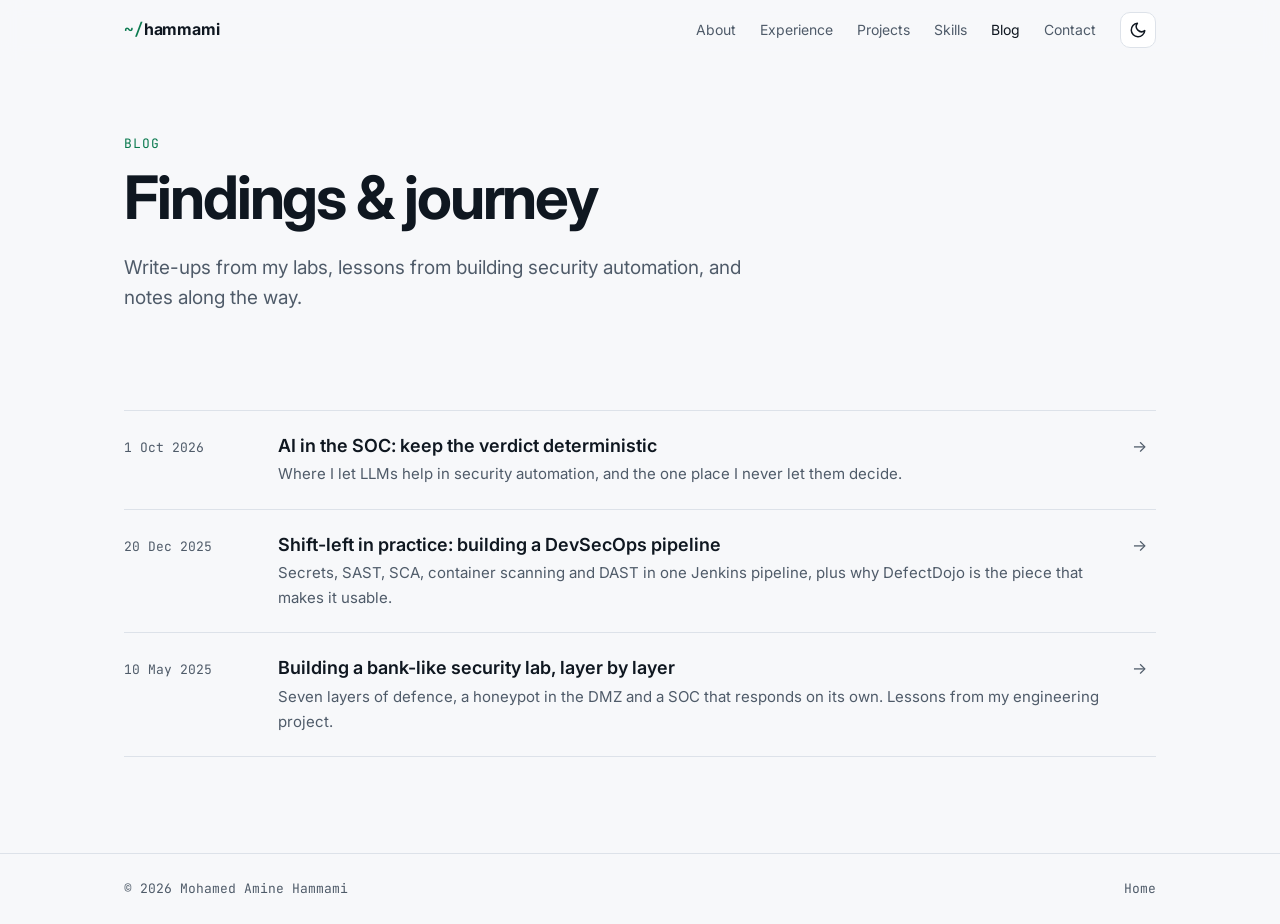
==== blog/index.html @ bce1a8ea "Update portfolio site code from Claude" ====
<!doctype html>
<html lang="en" data-theme="dark">
<head>
<meta charset="utf-8">
<meta name="viewport" content="width=device-width, initial-scale=1">
<title>Blog | Mohamed Amine Hammami</title>
<meta name="description" content="Notes on SOC engineering, threat intelligence, automation and the projects I build.">
<link rel="icon" href="../favicon.svg" type="image/svg+xml">
<link rel="preconnect" href="https://fonts.googleapis.com">
<link rel="preconnect" href="https://fonts.gstatic.com" crossorigin>
<link href="https://fonts.googleapis.com/css2?family=Inter:wght@400;500;600;700&family=JetBrains+Mono:wght@400;500&display=swap" rel="stylesheet">
<link rel="stylesheet" href="../styles.css">
<script>try{var t=localStorage.getItem('theme');if(t)document.documentElement.dataset.theme=t;else if(matchMedia('(prefers-color-scheme: light)').matches)document.documentElement.dataset.theme='light'}catch(e){}</script>
</head>
<body>
<a class="skip" href="#main">Skip to content</a>
<header class="nav">
  <div class="wrap nav-in">
    <a href="../index.html" class="logo" aria-label="Home"><span class="mono">~/</span>hammami</a>
    <nav aria-label="Primary">
      <ul class="nav-links" id="menu">
        <li><a href="../index.html#about">About</a></li>
        <li><a href="../index.html#experience">Experience</a></li>
        <li><a href="../index.html#projects">Projects</a></li>
        <li><a href="../index.html#skills">Skills</a></li>
        <li><a href="index.html" class="active">Blog</a></li>
        <li><a href="../index.html#contact">Contact</a></li>
      </ul>
    </nav>
    <button class="icon-btn menu-btn" id="menu-btn" aria-label="Open menu" aria-expanded="false" aria-controls="menu">
      <svg viewBox="0 0 24 24" width="18" height="18" fill="none" stroke="currentColor" stroke-width="2" stroke-linecap="round"><path d="M4 7h16M4 12h16M4 17h16"/></svg>
    </button>
    <button class="icon-btn" id="theme" aria-label="Toggle colour theme">
      <svg class="i-sun" viewBox="0 0 24 24" width="18" height="18" fill="none" stroke="currentColor" stroke-width="2" stroke-linecap="round"><circle cx="12" cy="12" r="4"/><path d="M12 2v2M12 20v2M4.9 4.9l1.4 1.4M17.7 17.7l1.4 1.4M2 12h2M20 12h2M4.9 19.1l1.4-1.4M17.7 6.3l1.4-1.4"/></svg>
      <svg class="i-moon" viewBox="0 0 24 24" width="18" height="18" fill="none" stroke="currentColor" stroke-width="2" stroke-linecap="round" stroke-linejoin="round"><path d="M21 12.8A9 9 0 1 1 11.2 3a7 7 0 0 0 9.8 9.8z"/></svg>
    </button>
  </div>
</header>

<main id="main">
  <section class="page-hero">
    <div class="wrap">
      <p class="eyebrow mono">Blog</p>
      <h1>Findings &amp; journey</h1>
      <p class="lead">Write-ups from my labs, lessons from building security automation, and notes along the way.</p>
    </div>
  </section>
  <section class="sec contact">
    <div class="wrap">
      <div class="post-list" id="latest-posts" data-base=""></div>
    </div>
  </section>
</main>

<footer class="foot">
  <div class="wrap foot-in mono">
    <span>© <span id="year">2026</span> Mohamed Amine Hammami</span>
    <a href="../index.html">Home</a>
  </div>
</footer>
<script src="../script.js"></script>
</body>
</html>
---- styles.css ----
/* Tokens: Hammami Portfolio design system */
:root, :root[data-theme="dark"] {
  --bg: #0a0e13;
  --surface: #11171f;
  --surface-2: #18202b;
  --line: #232d3a;
  --ink: #e7edf3;
  --muted: #93a1b2;
  --accent: #3ddc97;
  --accent-ink: #04170e;
  --accent-soft: #12301f;
  --amber: #f5b340;
  --dot: rgba(147, 161, 178, .14);
  color-scheme: dark;
}
:root[data-theme="light"] {
  --bg: #f7f8fa;
  --surface: #ffffff;
  --surface-2: #eef1f5;
  --line: #dde2e9;
  --ink: #0f1720;
  --muted: #4f5b69;
  --accent: #0b7a4f;
  --accent-ink: #ffffff;
  --accent-soft: #dcf3e8;
  --amber: #9a5b00;
  --dot: rgba(15, 23, 32, .09);
  color-scheme: light;
}
:root {
  --sans: "Inter", system-ui, -apple-system, "Segoe UI", sans-serif;
  --mono: "JetBrains Mono", ui-monospace, SFMono-Regular, Menlo, monospace;
  --space-1: 4px; --space-2: 8px; --space-4: 16px; --space-6: 24px; --space-12: 48px; --space-24: 96px;
  --radius-sm: 6px; --radius-md: 10px; --radius-lg: 16px;
}

*, *::before, *::after { box-sizing: border-box; }
html { scroll-behavior: smooth; scroll-padding-top: 72px; }
body {
  margin: 0; background: var(--bg); color: var(--ink);
  font: 400 16px/1.65 var(--sans);
  -webkit-font-smoothing: antialiased;
  transition: background .2s, color .2s;
}
a { color: var(--accent); text-decoration: none; }
a:hover { text-decoration: underline; text-underline-offset: 3px; }
:focus-visible { outline: 2px solid var(--accent); outline-offset: 3px; border-radius: 4px; }
h1, h2, h3 { margin: 0; color: var(--ink); }
.mono { font-family: var(--mono); }
.wrap { width: 100%; max-width: 1080px; margin: 0 auto; padding: 0 var(--space-6); }

.skip { position: absolute; left: -999px; top: 8px; background: var(--accent); color: var(--accent-ink); padding: 8px 12px; border-radius: var(--radius-sm); z-index: 100; }
.skip:focus { left: 8px; }

/* Nav */
.nav { position: sticky; top: 0; z-index: 50; background: color-mix(in srgb, var(--bg) 82%, transparent); backdrop-filter: blur(10px); -webkit-backdrop-filter: blur(10px); border-bottom: 1px solid transparent; transition: border-color .2s; }
.nav.scrolled { border-bottom-color: var(--line); }
.nav-in { display: flex; align-items: center; gap: var(--space-6); height: 60px; }
.logo { font-weight: 700; color: var(--ink); letter-spacing: -.01em; }
.logo .mono { color: var(--accent); font-weight: 500; }
.logo:hover { text-decoration: none; }
nav { margin-left: auto; }
.nav-links { display: flex; gap: var(--space-6); list-style: none; margin: 0; padding: 0; font-size: 14px; }
.nav-links a { color: var(--muted); }
.nav-links a:hover, .nav-links a.active { color: var(--ink); text-decoration: none; }
.icon-btn { display: grid; place-items: center; width: 36px; height: 36px; border-radius: var(--radius-md); border: 1px solid var(--line); background: var(--surface); color: var(--ink); cursor: pointer; }
.icon-btn:hover { border-color: var(--muted); }
:root[data-theme="dark"] .i-moon, :root[data-theme="light"] .i-sun { display: none; }

/* Hero */
.hero {
  position: relative; padding: 120px 0 var(--space-24);
  background-image: radial-gradient(var(--dot) 1.2px, transparent 1.2px);
  background-size: 24px 24px;
  -webkit-mask-image: linear-gradient(to bottom, #000 70%, transparent);
          mask-image: linear-gradient(to bottom, #000 70%, transparent);
}
.status { display: inline-flex; align-items: center; gap: 10px; font-size: 13px; color: var(--muted); border: 1px solid var(--line); background: var(--surface); padding: 6px 12px; border-radius: 999px; margin: 0 0 var(--space-6); }
.pulse { width: 8px; height: 8px; border-radius: 50%; background: var(--accent); box-shadow: 0 0 0 0 var(--accent); animation: pulse 2s infinite; }
@keyframes pulse { 0% { box-shadow: 0 0 0 0 color-mix(in srgb, var(--accent) 60%, transparent); } 70% { box-shadow: 0 0 0 8px transparent; } 100% { box-shadow: 0 0 0 0 transparent; } }
.hero h1 { font-size: clamp(40px, 8vw, 72px); line-height: 1.02; letter-spacing: -.035em; font-weight: 700; }
.role { margin: var(--space-4) 0 0; font-size: clamp(15px, 2.4vw, 19px); color: var(--accent); min-height: 1.6em; }
.caret { animation: blink 1s steps(1) infinite; }
@keyframes blink { 50% { opacity: 0; } }
.lead { max-width: 640px; font-size: clamp(17px, 2vw, 19px); line-height: 1.6; color: var(--muted); margin: var(--space-6) 0 0; }
.cta { display: flex; flex-wrap: wrap; gap: 12px; margin-top: 32px; }
.btn { display: inline-flex; align-items: center; gap: 8px; height: 44px; padding: 0 18px; border-radius: var(--radius-md); font-weight: 600; font-size: 15px; transition: transform .15s, background .2s, border-color .2s; }
.btn:hover { text-decoration: none; transform: translateY(-1px); }
.btn.primary { background: var(--accent); color: var(--accent-ink); }
.btn.ghost { border: 1px solid var(--line); color: var(--ink); background: var(--surface); }
.btn.ghost:hover { border-color: var(--muted); }

.stats { display: grid; grid-template-columns: repeat(4, 1fr); gap: 1px; margin: 64px 0 0; background: var(--line); border: 1px solid var(--line); border-radius: var(--radius-lg); overflow: hidden; }
.stats div { background: var(--surface); padding: 20px var(--space-6); display: flex; flex-direction: column-reverse; }
.stats dt { font-size: 13px; color: var(--muted); }
.stats dd { margin: 0 0 4px; font: 600 28px/1.2 var(--sans); letter-spacing: -.02em; color: var(--accent); }

/* Sections */
.sec { padding: var(--space-24) 0 0; }
.eyebrow { font-size: 13px; letter-spacing: .08em; text-transform: uppercase; color: var(--accent); margin: 0 0 12px; }
.sec h2 { font-size: clamp(26px, 4vw, 34px); line-height: 1.15; letter-spacing: -.02em; font-weight: 650; margin-bottom: var(--space-12); }
.grid-2 { display: grid; grid-template-columns: 1fr 1.6fr; gap: var(--space-12); }
.prose p { margin: 0 0 var(--space-4); color: var(--muted); }
.prose strong { color: var(--ink); font-weight: 600; }
.facts { list-style: none; padding: 0; margin: var(--space-6) 0 0; border-top: 1px solid var(--line); }
.facts li { display: grid; grid-template-columns: 120px 1fr; gap: var(--space-4); padding: 12px 0; border-bottom: 1px solid var(--line); font-size: 15px; }
.facts .mono { font-size: 12.5px; color: var(--muted); text-transform: uppercase; letter-spacing: .06em; padding-top: 2px; }

/* Timeline */
.timeline { list-style: none; margin: 0; padding: 0 0 0 28px; position: relative; }
.timeline::before { content: ""; position: absolute; left: 5px; top: 10px; bottom: 10px; width: 1px; background: var(--line); }
.job { position: relative; background: var(--surface); border: 1px solid var(--line); border-radius: var(--radius-lg); padding: var(--space-6); margin-bottom: var(--space-4); transition: border-color .2s; }
.job:hover { border-color: color-mix(in srgb, var(--accent) 45%, var(--line)); }
.job::before { content: ""; position: absolute; left: -28px; top: 30px; width: 11px; height: 11px; border-radius: 50%; background: var(--bg); border: 2px solid var(--muted); }
.job:first-child::before { border-color: var(--accent); background: var(--accent); }
.job-head { display: flex; justify-content: space-between; gap: var(--space-4); align-items: flex-start; }
.job h3 { font-size: 18px; line-height: 1.35; font-weight: 600; }
.org { margin: 2px 0 0; color: var(--muted); font-size: 15px; }
.date { margin: 0; font-size: 13px; color: var(--muted); white-space: nowrap; padding-top: 3px; }
.badge { display: inline-block; vertical-align: 2px; margin-left: 6px; font: 500 11px/1 var(--mono); text-transform: uppercase; letter-spacing: .06em; color: var(--accent); background: var(--accent-soft); padding: 5px 7px; border-radius: var(--radius-sm); }
.job ul { margin: var(--space-4) 0 0; padding-left: 18px; color: var(--muted); font-size: 15px; }
.job li { margin-bottom: 8px; }
.job li::marker { color: var(--accent); }
.job b, .card b { color: var(--ink); font-weight: 600; }

.tags { display: flex; flex-wrap: wrap; gap: var(--space-2); margin: var(--space-4) 0 0; }
.tags span { font: 500 12.5px/1.4 var(--mono); color: var(--ink); background: var(--surface-2); border: 1px solid var(--line); padding: 4px 9px; border-radius: var(--radius-sm); }

/* Projects */
.cards { display: grid; grid-template-columns: repeat(2, 1fr); gap: var(--space-4); }
.card { background: var(--surface); border: 1px solid var(--line); border-radius: var(--radius-lg); padding: var(--space-6); display: flex; flex-direction: column; transition: border-color .2s, transform .2s; }
.card:hover { border-color: color-mix(in srgb, var(--accent) 45%, var(--line)); transform: translateY(-2px); }
.card-meta { font-size: 12.5px; color: var(--muted); margin: 0 0 10px; }
.card h3 { font-size: 19px; font-weight: 600; margin-bottom: 10px; }
.card > p:not(.tags):not(.card-meta) { color: var(--muted); font-size: 15px; margin: 0; }
.card .tags { margin-top: auto; padding-top: var(--space-4); }

/* Skills */
.skills { display: grid; grid-template-columns: repeat(3, 1fr); gap: var(--space-4); }
.skill { background: var(--surface); border: 1px solid var(--line); border-radius: var(--radius-lg); padding: 20px; }
.skill h3 { font-size: 15px; font-weight: 600; }
.skill .tags { margin-top: 12px; }
.sub { margin-top: var(--space-12); grid-template-columns: 1fr 1fr; }
.mini { font-size: 13px; letter-spacing: .08em; text-transform: uppercase; color: var(--muted); font-weight: 500; margin-bottom: var(--space-4); }
.list { list-style: none; margin: 0; padding: 0; border-top: 1px solid var(--line); }
.list li { padding: 12px 0; border-bottom: 1px solid var(--line); font-size: 15px; }
.list.edu span { display: block; color: var(--muted); font-size: 14px; margin-top: 2px; }
.list b { font-weight: 600; }
.pending { margin-left: 6px; font: 500 11px/1 var(--mono); text-transform: uppercase; letter-spacing: .05em; color: var(--amber); border: 1px solid currentColor; padding: 3px 6px; border-radius: var(--radius-sm); white-space: nowrap; }


/* Contact */
.contact { padding-bottom: var(--space-24); }
.contact h2 { font-size: clamp(32px, 6vw, 52px); margin-bottom: 0; }

.foot { border-top: 1px solid var(--line); }
.foot-in { display: flex; justify-content: space-between; gap: var(--space-4); padding-top: var(--space-6); padding-bottom: var(--space-6); font-size: 13px; color: var(--muted); }
.foot a { color: var(--muted); }

/* Mobile menu */
.menu-btn { display: none; }

/* Sub-page hero */
.page-hero { padding: 72px 0 0; }
.page-hero h1 { font-size: clamp(36px, 7vw, 60px); line-height: 1.04; letter-spacing: -.035em; font-weight: 700; }
.page-hero .stats { margin-top: 48px; }
.back { display: inline-block; font-size: 13px; color: var(--muted); margin-bottom: 32px; }
.back:hover { color: var(--ink); text-decoration: none; }
.lead.narrow { margin: 0 0 32px; }
.hl { color: var(--accent); font-size: .92em; }

/* Defence layers */
.layers { list-style: none; margin: 0; padding: 0; display: grid; gap: 12px; }
.layers li { display: grid; grid-template-columns: 56px 1fr; gap: 20px; align-items: start; background: var(--surface); border: 1px solid var(--line); border-radius: var(--radius-lg); padding: 20px var(--space-6); }
.layer-n { display: grid; place-items: center; width: 48px; height: 48px; border-radius: var(--radius-md); background: var(--surface-2); border: 1px solid var(--line); color: var(--accent); font-weight: 500; font-size: 14px; }
.layers li.soc { border-color: color-mix(in srgb, var(--accent) 45%, var(--line)); }
.layers li.soc .layer-n { background: var(--accent); color: var(--accent-ink); border-color: var(--accent); }
.layers h3 { font-size: 17px; font-weight: 600; }
.layers p:not(.tags) { margin: 6px 0 0; color: var(--muted); font-size: 15px; }
.layers .tags { margin-top: 12px; }

/* Pipeline */
.pipeline { list-style: none; margin: 0; padding: 0; display: grid; grid-template-columns: repeat(4, 1fr); gap: 12px; counter-reset: s; }
.pipeline li { position: relative; display: flex; flex-direction: column; gap: 4px; background: var(--surface); border: 1px solid var(--line); border-radius: var(--radius-lg); padding: 18px; }
.pipeline li .mono { font-size: 11.5px; letter-spacing: .06em; text-transform: uppercase; color: var(--muted); margin-bottom: 6px; }
.pipeline li b { font-weight: 600; font-size: 16px; }
.pipeline li small { color: var(--muted); font-size: 13.5px; line-height: 1.45; }
.pipeline li.sec-stage .mono { color: var(--accent); }
.pipeline li.hub { background: var(--accent-soft); border-color: color-mix(in srgb, var(--accent) 45%, var(--line)); }
.pipeline li.hub .mono { color: var(--accent); }

.cards.three { grid-template-columns: repeat(3, 1fr); }
a.card { color: inherit; }
a.card:hover { text-decoration: none; }
.card .more { margin-top: var(--space-4); font-size: 13px; color: var(--accent); }
.card.feature h3 { font-size: 21px; }

.next { display: flex; flex-direction: column; gap: 6px; padding: var(--space-6); background: var(--surface); border: 1px solid var(--line); border-radius: var(--radius-lg); }
.next .mono { font-size: 12.5px; color: var(--muted); text-transform: uppercase; letter-spacing: .06em; }
.next a { font-size: 20px; font-weight: 600; }

/* Blog list */
.sec-head { display: flex; align-items: baseline; justify-content: space-between; gap: var(--space-4); margin-bottom: var(--space-12); }
.sec-head h2 { margin-bottom: 0; }
.small-link { font-size: 13px; white-space: nowrap; }
.post-list { border-top: 1px solid var(--line); }
.post-item { display: grid; grid-template-columns: 130px 1fr 24px; gap: var(--space-6); align-items: baseline; padding: 22px 0; border-bottom: 1px solid var(--line); color: var(--ink); }
.post-item:hover { text-decoration: none; }
.post-item:hover b { color: var(--accent); }
.post-date { font-size: 13px; color: var(--muted); }
.post-main b { display: block; font-weight: 600; font-size: 18px; line-height: 1.35; transition: color .2s; }
.post-main small { display: block; margin-top: 4px; color: var(--muted); font-size: 15px; }
.post-arrow { color: var(--muted); transition: transform .2s, color .2s; }
.post-item:hover .post-arrow { transform: translateX(3px); color: var(--accent); }
.muted { color: var(--muted); }

/* Single post */
.narrow-wrap { max-width: 760px; }
.post { padding-bottom: var(--space-24); }
.post .tags { margin-top: var(--space-6); }
.post-body { margin-top: 40px; font-size: 17px; line-height: 1.75; color: var(--ink); }
.post-body > * + * { margin-top: 1.1em; }
.post-body p, .post-body li { color: color-mix(in srgb, var(--ink) 86%, var(--muted)); }
.post-body h2 { font-size: 24px; letter-spacing: -.015em; margin-top: 2em; }
.post-body h3 { font-size: 19px; margin-top: 1.6em; }
.post-body ul, .post-body ol { padding-left: 22px; }
.post-body li + li { margin-top: 6px; }
.post-body li::marker { color: var(--accent); }
.post-body strong { color: var(--ink); }
.post-body blockquote { margin: 1.6em 0; padding: 4px 0 4px 20px; border-left: 2px solid var(--accent); color: var(--muted); font-style: italic; }
.post-body code { font-family: var(--mono); font-size: .88em; background: var(--surface-2); border: 1px solid var(--line); padding: 1px 6px; border-radius: var(--radius-sm); }
.post-body pre { background: var(--surface); border: 1px solid var(--line); border-radius: var(--radius-md); padding: var(--space-4); overflow-x: auto; }
.post-body pre code { background: none; border: 0; padding: 0; }
.post-body table { width: 100%; border-collapse: collapse; font-size: 15px; display: block; overflow-x: auto; }
.post-body th, .post-body td { text-align: left; padding: 10px 12px; border-bottom: 1px solid var(--line); vertical-align: top; }
.post-body th { font-family: var(--mono); font-size: 12.5px; text-transform: uppercase; letter-spacing: .05em; color: var(--muted); font-weight: 500; }
.post-body img { max-width: 100%; border-radius: var(--radius-md); }

/* Reveal */
.reveal { opacity: 0; transform: translateY(12px); transition: opacity .5s ease, transform .5s ease; }
.reveal.in { opacity: 1; transform: none; }

/* Responsive */
@media (max-width: 900px) {
  .pipeline { grid-template-columns: repeat(2, 1fr); }
  .cards.three { grid-template-columns: repeat(2, 1fr); }
  .skills { grid-template-columns: repeat(2, 1fr); }
  .stats { grid-template-columns: repeat(2, 1fr); }
}
@media (max-width: 720px) {
  .wrap { padding: 0 var(--space-4); }
  .nav-in { gap: 8px; }
  .menu-btn { display: grid; margin-left: auto; }
  nav { margin-left: 0; }
  .nav-links { display: none; position: absolute; top: 60px; left: 0; right: 0; flex-direction: column; gap: 0; padding: 8px var(--space-4) 16px; background: var(--bg); border-bottom: 1px solid var(--line); }
  .nav-links.open { display: flex; }
  .nav-links a { display: block; padding: 12px 0; font-size: 16px; border-bottom: 1px solid var(--line); }
  .nav-links li:last-child a { border-bottom: 0; }
  .cards.three, .pipeline { grid-template-columns: 1fr; }
  .layers li { grid-template-columns: 1fr; gap: 12px; padding: 18px var(--space-4); }
  .layer-n { width: 40px; height: 40px; }
  .post-item { grid-template-columns: 1fr; gap: 4px; }
  .post-arrow { display: none; }
  .sec-head { flex-direction: column; gap: 8px; margin-bottom: 32px; }
  .page-hero { padding-top: 40px; }
  .post-body { font-size: 16px; }
  .hero { padding-top: 72px; }
  .grid-2, .sub, .cards, .skills { grid-template-columns: 1fr; }
  .grid-2 { gap: 0; }
  .sec { padding-top: 72px; }
  .sec h2 { margin-bottom: 32px; }
  .job-head { flex-direction: column; gap: 4px; }
  .timeline { padding-left: 20px; }
  .job::before { left: -20px; }
  .timeline::before { left: 4px; }
  .job { padding: 20px var(--space-4); }
  .facts li { grid-template-columns: 1fr; gap: 2px; }
  .stats dd { font-size: 24px; }
  .stats div { padding: var(--space-4); }
}
@media (prefers-reduced-motion: reduce) {
  html { scroll-behavior: auto; }
  *, *::before, *::after { animation: none !important; transition: none !important; }
  .reveal { opacity: 1; transform: none; }
}
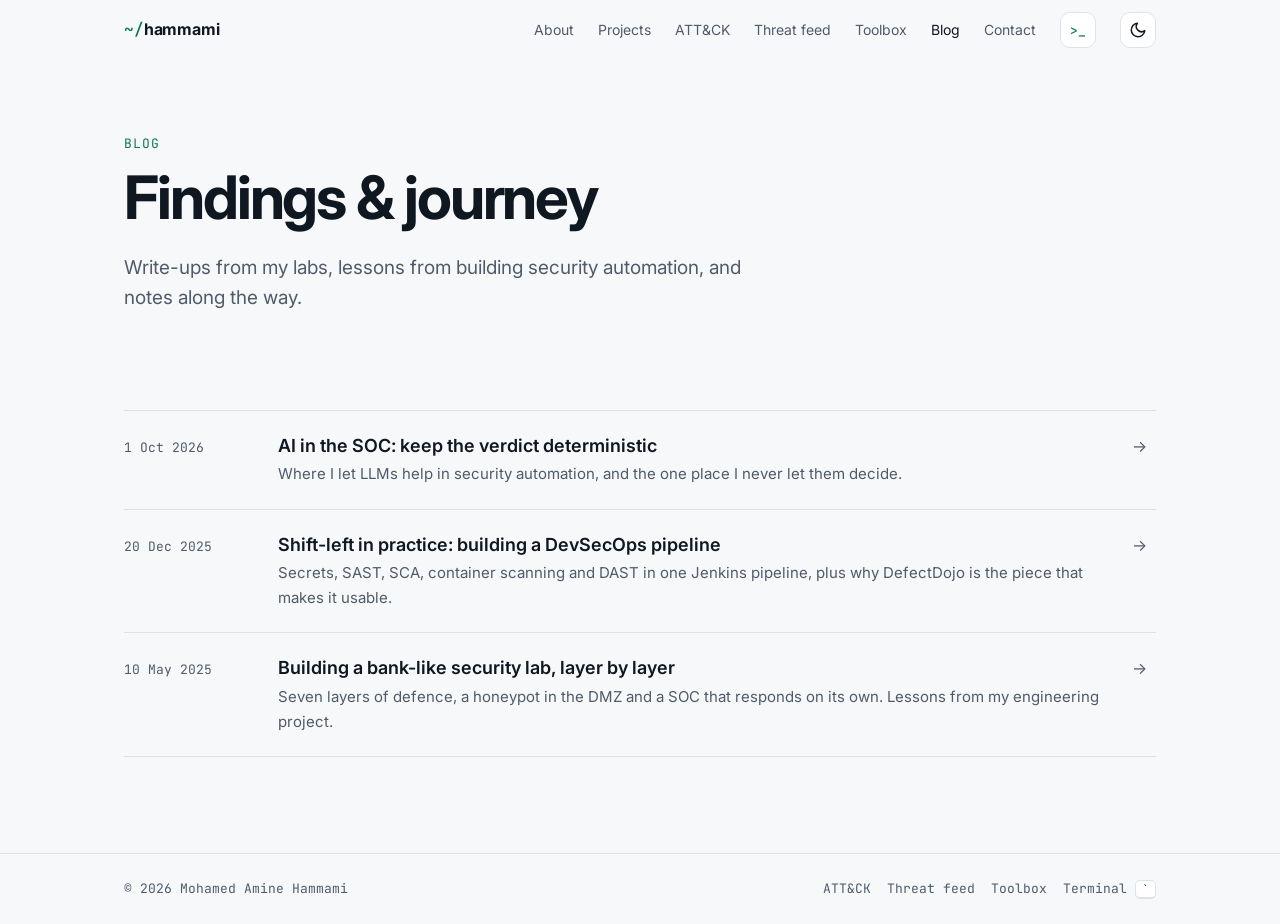
==== commit 9d3e8eb9: "Update portfolio site code from Claude v2" ====
--- a/blog/index.html
+++ b/blog/index.html
@@ -5,28 +5,45 @@
 <meta name="viewport" content="width=device-width, initial-scale=1">
 <title>Blog | Mohamed Amine Hammami</title>
 <meta name="description" content="Notes on SOC engineering, threat intelligence, automation and the projects I build.">
-<link rel="icon" href="../favicon.svg" type="image/svg+xml">
+<link rel="canonical" href="https://portfolio-site-psi-lovat.vercel.app/blog">
+<meta name="author" content="Mohamed Amine Hammami">
+<meta name="theme-color" content="#0a0e13">
+<meta property="og:type" content="website">
+<meta property="og:site_name" content="Mohamed Amine Hammami">
+<meta property="og:title" content="Blog | Mohamed Amine Hammami">
+<meta property="og:description" content="Notes on SOC engineering, threat intelligence, automation and the projects I build.">
+<meta property="og:url" content="https://portfolio-site-psi-lovat.vercel.app/blog">
+<meta property="og:image" content="https://portfolio-site-psi-lovat.vercel.app/og/blog.png">
+<meta property="og:image:width" content="1200">
+<meta property="og:image:height" content="630">
+<meta name="twitter:card" content="summary_large_image">
+<meta name="twitter:title" content="Blog | Mohamed Amine Hammami">
+<meta name="twitter:description" content="Notes on SOC engineering, threat intelligence, automation and the projects I build.">
+<meta name="twitter:image" content="https://portfolio-site-psi-lovat.vercel.app/og/blog.png">
+<link rel="icon" href="/favicon.svg" type="image/svg+xml">
 <link rel="preconnect" href="https://fonts.googleapis.com">
 <link rel="preconnect" href="https://fonts.gstatic.com" crossorigin>
 <link href="https://fonts.googleapis.com/css2?family=Inter:wght@400;500;600;700&family=JetBrains+Mono:wght@400;500&display=swap" rel="stylesheet">
-<link rel="stylesheet" href="../styles.css">
+<link rel="stylesheet" href="/styles.css">
 <script>try{var t=localStorage.getItem('theme');if(t)document.documentElement.dataset.theme=t;else if(matchMedia('(prefers-color-scheme: light)').matches)document.documentElement.dataset.theme='light'}catch(e){}</script>
 </head>
 <body>
 <a class="skip" href="#main">Skip to content</a>
 <header class="nav">
   <div class="wrap nav-in">
-    <a href="../index.html" class="logo" aria-label="Home"><span class="mono">~/</span>hammami</a>
+    <a href="/" class="logo" aria-label="Home"><span class="mono">~/</span>hammami</a>
     <nav aria-label="Primary">
       <ul class="nav-links" id="menu">
-        <li><a href="../index.html#about">About</a></li>
-        <li><a href="../index.html#experience">Experience</a></li>
-        <li><a href="../index.html#projects">Projects</a></li>
-        <li><a href="../index.html#skills">Skills</a></li>
-        <li><a href="index.html" class="active">Blog</a></li>
-        <li><a href="../index.html#contact">Contact</a></li>
+        <li><a href="/#about">About</a></li>
+        <li><a href="/#projects">Projects</a></li>
+        <li><a href="/attack">ATT&amp;CK</a></li>
+        <li><a href="/threats">Threat feed</a></li>
+        <li><a href="/toolbox">Toolbox</a></li>
+        <li><a href="/blog" class="active">Blog</a></li>
+        <li><a href="/#contact">Contact</a></li>
       </ul>
     </nav>
+    <button class="icon-btn term-btn mono" id="term-btn" aria-label="Open terminal (press the backtick key)" title="Terminal (`)">&gt;_</button>
     <button class="icon-btn menu-btn" id="menu-btn" aria-label="Open menu" aria-expanded="false" aria-controls="menu">
       <svg viewBox="0 0 24 24" width="18" height="18" fill="none" stroke="currentColor" stroke-width="2" stroke-linecap="round"><path d="M4 7h16M4 12h16M4 17h16"/></svg>
     </button>
@@ -47,7 +64,7 @@
   </section>
   <section class="sec contact">
     <div class="wrap">
-      <div class="post-list" id="latest-posts" data-base=""></div>
+      <div class="post-list" id="latest-posts" data-base="/blog/"></div>
     </div>
   </section>
 </main>
@@ -55,9 +72,11 @@
 <footer class="foot">
   <div class="wrap foot-in mono">
     <span>© <span id="year">2026</span> Mohamed Amine Hammami</span>
-    <a href="../index.html">Home</a>
+    <span class="foot-links"><a href="/attack">ATT&amp;CK</a><a href="/threats">Threat feed</a><a href="/toolbox">Toolbox</a><button type="button" class="linklike" data-term>Terminal <kbd>`</kbd></button></span>
   </div>
 </footer>
-<script src="../script.js"></script>
+
+<script src="/script.js"></script>
+<script src="/js/terminal.js"></script>
 </body>
 </html>
--- a/styles.css
+++ b/styles.css
@@ -11,6 +11,10 @@
   --accent-soft: #12301f;
   --amber: #f5b340;
   --dot: rgba(147, 161, 178, .14);
+  --danger: #ff7b72;
+  --lv0: #161d27; --lv1: #173a2b; --lv2: #1f7a52; --lv3: #3ddc97;
+  --lv1-ink: #e7edf3; --lv2-ink: #ffffff; --lv3-ink: #04170e;
+  --term-bg: #070a0e;
   color-scheme: dark;
 }
 :root[data-theme="light"] {
@@ -25,6 +29,10 @@
   --accent-soft: #dcf3e8;
   --amber: #9a5b00;
   --dot: rgba(15, 23, 32, .09);
+  --danger: #b42318;
+  --lv0: #eef1f5; --lv1: #d6f0e3; --lv2: #7fd3ab; --lv3: #0b7a4f;
+  --lv1-ink: #0f1720; --lv2-ink: #0f1720; --lv3-ink: #ffffff;
+  --term-bg: #0d1117;
   color-scheme: light;
 }
 :root {
@@ -283,3 +291,214 @@
   *, *::before, *::after { animation: none !important; transition: none !important; }
   .reveal { opacity: 1; transform: none; }
 }
+
+
+/* ===== Shared additions ===== */
+.term-btn { font-size: 13px; font-weight: 500; color: var(--accent); }
+nav { margin-left: auto; }
+.foot-links { display: flex; flex-wrap: wrap; gap: 16px; align-items: center; }
+.linklike { background: none; border: 0; padding: 0; font: inherit; color: var(--accent); cursor: pointer; }
+.foot .linklike { color: var(--muted); }
+.linklike:hover { text-decoration: underline; text-underline-offset: 3px; }
+kbd { font-family: var(--mono); font-size: .85em; padding: 1px 6px; border: 1px solid var(--line); border-bottom-width: 2px; border-radius: 5px; background: var(--surface); color: var(--ink); }
+.hint { margin: 18px 0 0; font-size: 13px; color: var(--muted); }
+code.inline { font-family: var(--mono); font-size: .88em; background: var(--surface-2); border: 1px solid var(--line); padding: 1px 6px; border-radius: var(--radius-sm); color: var(--ink); }
+.chips { display: flex; flex-wrap: wrap; gap: 8px; }
+.chip { font: 500 12.5px/1 var(--mono); color: var(--ink); background: var(--surface); border: 1px solid var(--line); padding: 8px 12px; border-radius: 999px; cursor: pointer; transition: border-color .2s, background .2s, color .2s; }
+.chip:hover { border-color: var(--muted); }
+.chip.on { background: var(--accent); border-color: var(--accent); color: var(--accent-ink); }
+.feed-note { margin: 32px 0 0; font-size: 13.5px; color: var(--muted); max-width: 760px; }
+.skeleton { list-style: none; height: 46px; border-radius: var(--radius-md); background: linear-gradient(90deg, var(--surface-2) 0%, var(--surface) 50%, var(--surface-2) 100%); background-size: 200% 100%; animation: shimmer 1.4s infinite linear; margin-bottom: 8px; }
+.skeleton.tall { height: 160px; }
+@keyframes shimmer { to { background-position: -200% 0; } }
+
+/* Home: live labs */
+.labs { display: grid; grid-template-columns: repeat(4, 1fr); gap: var(--space-4); }
+.lab h3 { font-size: 17px; }
+.lab .card-meta { display: flex; align-items: center; gap: 8px; }
+.lab-kev { list-style: none; margin: 4px 0 0; padding: 0; }
+.lab-kev li { display: flex; flex-direction: column; padding: 7px 0; border-bottom: 1px solid var(--line); }
+.lab-kev li:last-child { border-bottom: 0; }
+.lab-kev .cve { font-size: 12.5px; color: var(--accent); }
+.lab-kev small { color: var(--muted); font-size: 13px; }
+.lab-kev .skeleton { height: 30px; }
+.mini-matrix { display: grid; grid-template-columns: repeat(14, 1fr); gap: 3px; margin: 8px 0 10px; }
+.mini-col { display: flex; flex-direction: column; gap: 3px; }
+.mini-col i, .legend i { display: block; aspect-ratio: 1; border-radius: 2px; background: var(--lv0); }
+.mini-matrix .lv1, .legend .lv1 { background: var(--lv1); } .mini-matrix .lv2, .legend .lv2 { background: var(--lv2); } .mini-matrix .lv3, .legend .lv3 { background: var(--lv3); }
+.lab-code { margin: 6px 0 0; font-size: 12px; line-height: 1.7; background: var(--surface-2); border: 1px solid var(--line); border-radius: var(--radius-md); padding: 10px 12px; color: var(--ink); white-space: pre; overflow: hidden; }
+.lab-code b { color: var(--accent); font-weight: 500; }
+.warn, .lab-code b.warn { color: var(--amber); }
+
+/* Threat feed */
+.feed-bar { display: flex; flex-wrap: wrap; align-items: center; justify-content: space-between; gap: 12px; margin-top: 32px; }
+.feed-bar .status { margin: 0; }
+.search { display: flex; align-items: center; gap: 8px; height: 40px; padding: 0 12px; min-width: min(320px, 100%); border: 1px solid var(--line); border-radius: var(--radius-md); background: var(--surface); color: var(--muted); }
+.search:focus-within { border-color: var(--accent); }
+.search input { flex: 1; min-width: 0; border: 0; background: none; color: var(--ink); font: 400 14px var(--sans); outline: none; }
+.feed-sources { display: flex; flex-wrap: wrap; gap: 6px; margin: 12px 0 0; }
+.src { font: 500 11.5px/1 var(--mono); padding: 5px 8px; border-radius: var(--radius-sm); border: 1px solid var(--line); color: var(--muted); }
+.src::before { content: "●"; margin-right: 6px; }
+.src.up::before { color: var(--accent); } .src.down::before { color: var(--danger); }
+.feed-grid { display: grid; grid-template-columns: 1.3fr 1fr; gap: var(--space-4); margin-top: 32px; }
+.panel { background: var(--surface); border: 1px solid var(--line); border-radius: var(--radius-lg); padding: 20px var(--space-6); min-width: 0; }
+.panel-head { display: flex; justify-content: space-between; align-items: baseline; gap: 12px; margin-bottom: 8px; }
+.panel-head .mini { margin: 0; }
+.feed-h { margin: 48px 0 16px; }
+.feed-list { list-style: none; margin: 0; padding: 0; }
+.feed-item { padding: 12px 0; border-bottom: 1px solid var(--line); display: flex; flex-direction: column; gap: 2px; min-width: 0; }
+.feed-list > .feed-item:last-child { border-bottom: 0; }
+.feed-item b { font-weight: 600; font-size: 15px; }
+.feed-item small { color: var(--muted); font-size: 13.5px; }
+.feed-row { display: flex; align-items: center; gap: 8px; flex-wrap: wrap; }
+.feed-date { margin-left: auto; font-size: 12px; color: var(--muted); }
+.cve { font-size: 13px; font-weight: 500; }
+.sev { font: 500 11px/1 var(--mono); text-transform: uppercase; letter-spacing: .05em; padding: 4px 7px; border-radius: var(--radius-sm); border: 1px solid var(--line); color: var(--muted); }
+.sev-critical { color: var(--danger); border-color: currentColor; }
+.sev-high { color: var(--amber); border-color: currentColor; }
+.sev-medium { color: var(--ink); }
+.cve-card h3 { font-size: 16px; margin: 10px 0 6px; line-height: 1.35; }
+.cve-card p { font-size: 14px; color: var(--muted); margin: 0 0 10px; }
+.cve-card .feed-date { margin-left: 0; margin-top: auto; }
+.sight-list { list-style: none; margin: 0; padding: 0; }
+.sight { display: grid; grid-template-columns: 26px 130px 1fr 40px; align-items: center; gap: 10px; padding: 9px 0; border-bottom: 1px solid var(--line); }
+.sight:last-child { border-bottom: 0; }
+.sight-n, .sight-c { font-size: 12px; color: var(--muted); }
+.sight-c { text-align: right; }
+.sight-bar { height: 6px; border-radius: 3px; background: var(--surface-2); overflow: hidden; }
+.sight-bar span { display: block; height: 100%; background: var(--accent); border-radius: 3px; }
+.news { display: grid; grid-template-columns: 140px 1fr auto; align-items: baseline; gap: 16px; }
+.feed-src { font-size: 12px; color: var(--muted); }
+.news-title { color: var(--ink); font-weight: 500; }
+.news-title:hover { color: var(--accent); }
+.feed-empty { color: var(--muted); font-size: 13px; padding: 12px 0; margin: 0; }
+[hidden] { display: none !important; }
+
+/* ATT&CK heatmap */
+.attack-tools { display: flex; flex-wrap: wrap; justify-content: space-between; gap: 16px; margin-bottom: 20px; }
+.legend { display: flex; flex-wrap: wrap; gap: 6px; align-items: center; }
+.legend button { display: inline-flex; align-items: center; gap: 7px; font: 500 12px/1 var(--mono); color: var(--ink); background: none; border: 1px solid transparent; border-radius: var(--radius-sm); padding: 7px 8px; cursor: pointer; }
+.legend button:hover { border-color: var(--line); }
+.legend button.off { opacity: .4; text-decoration: line-through; }
+.legend i { width: 12px; height: 12px; }
+.legend .lv0 { border: 1px dashed var(--muted); }
+.legend .replay { color: var(--accent); border-color: var(--line); }
+.attack-layout { display: grid; grid-template-columns: 1fr 300px; gap: var(--space-4); align-items: start; }
+.attack-wrap { position: relative; overflow-x: auto; border: 1px solid var(--line); border-radius: var(--radius-lg); background: var(--surface); padding: 12px; }
+.matrix { display: grid; grid-template-columns: repeat(14, minmax(118px, 1fr)); gap: 6px; min-width: 1720px; }
+.tac { display: flex; flex-direction: column; gap: 5px; }
+.tac-head { padding: 6px 4px 8px; border-bottom: 2px solid var(--line); margin-bottom: 2px; min-height: 58px; }
+.tac-head b { display: block; font-size: 12.5px; line-height: 1.25; }
+.tac-head span { font-size: 10.5px; color: var(--muted); }
+.cell { text-align: left; font: 500 11.5px/1.3 var(--sans); padding: 7px 8px; border-radius: 6px; border: 1px solid transparent; cursor: pointer; color: var(--ink); background: var(--lv0); transition: background .35s ease var(--d, 0ms), color .35s ease var(--d, 0ms), opacity .2s, transform .15s, box-shadow .2s; }
+.cell span { display: block; font-size: 10.5px; opacity: .75; margin-bottom: 2px; }
+.cell:hover { transform: translateY(-1px); box-shadow: 0 0 0 1px var(--muted); }
+.cell.lv0 { border: 1px dashed var(--line); color: var(--muted); background: transparent; }
+.attack-wrap.lit .cell.lv1 { background: var(--lv1); color: var(--lv1-ink); }
+.attack-wrap.lit .cell.lv2 { background: var(--lv2); color: var(--lv2-ink); }
+.attack-wrap.lit .cell.lv3 { background: var(--lv3); color: var(--lv3-ink); }
+.cell.sel { box-shadow: 0 0 0 2px var(--amber); }
+.cell.dim { opacity: .15; }
+.beam { position: absolute; top: 0; bottom: 0; left: 0; width: 120px; pointer-events: none; opacity: 0; background: linear-gradient(90deg, transparent, color-mix(in srgb, var(--accent) 35%, transparent), transparent); }
+.attack-wrap.scanning .beam { animation: beam 1.6s ease-in-out; }
+@keyframes beam { 0% { opacity: 1; transform: translateX(-120px); } 90% { opacity: 1; } 100% { opacity: 0; transform: translateX(1720px); } }
+.attack-detail { position: sticky; top: 80px; min-height: 220px; }
+.attack-detail h3 { font-size: 18px; line-height: 1.35; margin-bottom: 8px; }
+.attack-detail h3 a { font-family: var(--mono); font-size: 15px; margin-right: 4px; }
+.attack-detail p:not(.tags):not(.card-meta) { color: var(--muted); font-size: 14.5px; margin: 0 0 8px; }
+.lvl { display: inline-block; font-size: 11.5px !important; text-transform: uppercase; letter-spacing: .05em; padding: 4px 8px; border-radius: var(--radius-sm); margin-bottom: 12px !important; }
+.lvl0 { border: 1px dashed var(--muted); } .lvl1 { background: var(--lv1); color: var(--lv1-ink) !important; } .lvl2 { background: var(--lv2); color: var(--lv2-ink) !important; } .lvl3 { background: var(--lv3); color: var(--lv3-ink) !important; }
+
+/* IOC toolbox */
+.ioc-layout { display: grid; grid-template-columns: 1fr 1fr; gap: var(--space-4); }
+.ioc-pane { display: flex; flex-direction: column; min-width: 0; }
+.ioc-bar { display: flex; flex-wrap: wrap; justify-content: space-between; align-items: center; gap: 8px; margin-bottom: 10px; min-height: 34px; }
+.ioc-bar .mini { margin: 0; }
+.ioc-actions { display: flex; flex-wrap: wrap; gap: 6px; align-items: center; }
+.ioc-actions .chip { padding: 7px 10px; }
+#ioc-in { width: 100%; min-height: 460px; resize: vertical; font: 400 13.5px/1.6 var(--mono); color: var(--ink); background: var(--surface); border: 1px solid var(--line); border-radius: var(--radius-lg); padding: 16px; }
+#ioc-in:focus { outline: none; border-color: var(--accent); }
+.ioc-out { min-height: 460px; background: var(--surface); border: 1px solid var(--line); border-radius: var(--radius-lg); padding: 8px 16px; overflow: auto; }
+.ioc-group { padding: 10px 0; border-bottom: 1px solid var(--line); }
+.ioc-group:last-child { border-bottom: 0; }
+.ioc-group header { display: flex; justify-content: space-between; align-items: center; margin-bottom: 6px; }
+.ioc-group h3 { margin: 0; }
+.ioc-group h3 span { color: var(--accent); margin-left: 4px; }
+.ioc-group .chip { padding: 5px 9px; font-size: 11.5px; }
+.ioc-group ul { list-style: none; margin: 0; padding: 0; }
+.ioc-group li { display: flex; align-items: center; gap: 8px; padding: 4px 0; min-width: 0; }
+.ioc-group code { font: 400 13px var(--mono); overflow-wrap: anywhere; color: var(--ink); }
+.look { margin-left: auto; font-size: 11.5px; white-space: nowrap; }
+.toggle { display: inline-flex; align-items: center; gap: 6px; font: 500 12.5px var(--mono); color: var(--ink); cursor: pointer; margin-right: 4px; }
+.toggle input { accent-color: var(--accent); width: 15px; height: 15px; }
+
+/* Attack simulator */
+#sim .chips { margin-bottom: 20px; }
+.sim-lane { display: grid; grid-template-columns: 90px repeat(7, 1fr); gap: 8px; align-items: stretch; position: relative; }
+.sim-origin { display: grid; place-items: center; text-align: center; font-size: 11.5px; color: var(--muted); border: 1px dashed var(--line); border-radius: var(--radius-md); padding: 8px; }
+.sim-node { position: relative; display: flex; flex-direction: column; gap: 3px; text-align: left; padding: 12px; border-radius: var(--radius-md); border: 1px solid var(--line); background: var(--surface); color: var(--ink); cursor: pointer; transition: border-color .3s, background .3s, transform .2s, box-shadow .3s; }
+.sim-node span { font-size: 11px; color: var(--muted); }
+.sim-node b { font-size: 14px; font-weight: 600; }
+.sim-node small { font-size: 11.5px; color: var(--muted); line-height: 1.35; }
+.sim-node:hover { border-color: var(--muted); }
+.sim-node.pass { border-color: color-mix(in srgb, var(--accent) 50%, var(--line)); }
+.sim-node.detect { border-color: var(--amber); background: color-mix(in srgb, var(--amber) 10%, var(--surface)); }
+.sim-node.block { border-color: var(--danger); background: color-mix(in srgb, var(--danger) 12%, var(--surface)); }
+.sim-node.respond { border-color: var(--accent); background: var(--accent-soft); }
+.sim-node.cur { transform: translateY(-3px); box-shadow: 0 0 0 3px color-mix(in srgb, var(--accent) 35%, transparent); }
+.sim-node.block.cur { box-shadow: 0 0 0 3px color-mix(in srgb, var(--danger) 35%, transparent); }
+.sim-console { margin-top: 16px; background: var(--term-bg); border: 1px solid var(--line); border-radius: var(--radius-lg); overflow: hidden; }
+.sim-console-head { display: flex; justify-content: space-between; flex-wrap: wrap; gap: 8px; padding: 10px 16px; font-size: 12px; color: #93a1b2; border-bottom: 1px solid #1c2530; }
+.sim-verdict { color: #3ddc97; }
+.sim-log { list-style: none; margin: 0; padding: 12px 16px; min-height: 170px; max-height: 260px; overflow-y: auto; font-size: 13px; line-height: 1.6; color: #d0d8e2; }
+.sim-log li { padding: 2px 0; animation: fadein .3s ease; }
+.sim-log .t { color: #6b7a8c; font-size: 12px; }
+.sim-log .muted { color: #6b7a8c; }
+.sim-log .tag { display: inline-block; min-width: 64px; font-size: 11px; font-weight: 500; }
+.sim-log .tag.pass { color: #93a1b2; } .sim-log .tag.detect { color: #f5b340; } .sim-log .tag.block { color: #ff7b72; } .sim-log .tag.respond { color: #3ddc97; }
+@keyframes fadein { from { opacity: 0; transform: translateY(3px); } }
+.layers li.flash { animation: flash 1.2s ease; }
+@keyframes flash { 0%, 40% { box-shadow: 0 0 0 3px var(--accent); } 100% { box-shadow: 0 0 0 0 transparent; } }
+
+/* Terminal */
+.term { position: fixed; inset: 0; z-index: 200; display: grid; place-items: center; padding: 16px; background: rgba(3, 6, 10, .55); backdrop-filter: blur(4px); -webkit-backdrop-filter: blur(4px); animation: fadein .15s ease; }
+.term-win { width: min(820px, 100%); height: min(520px, 80vh); display: flex; flex-direction: column; background: var(--term-bg); border: 1px solid #232d3a; border-radius: 14px; box-shadow: 0 30px 80px rgba(0, 0, 0, .5); overflow: hidden; color: #d0d8e2; }
+.term-bar { display: flex; align-items: center; gap: 12px; padding: 10px 14px; border-bottom: 1px solid #1c2530; font-size: 12.5px; color: #93a1b2; }
+.dots { display: flex; gap: 6px; } .dots i { width: 11px; height: 11px; border-radius: 50%; background: #2a3442; } .dots i:first-child { background: #ff7b72; } .dots i:nth-child(2) { background: #f5b340; } .dots i:nth-child(3) { background: #3ddc97; }
+.term-x { margin-left: auto; background: none; border: 0; color: #93a1b2; font-size: 20px; line-height: 1; cursor: pointer; padding: 0 4px; }
+.term-x:hover { color: #e7edf3; }
+.term-out { flex: 1; overflow-y: auto; padding: 14px 16px 4px; font-size: 13.5px; line-height: 1.6; }
+.term-out > div { margin-bottom: 6px; overflow-wrap: anywhere; }
+.term-out a { color: #3ddc97; }
+.term-out .k, .term .pr { color: #3ddc97; } .term .pa { color: #79b8ff; }
+.term-out .muted { color: #6b7a8c; } .term-out .warn { color: #f5b340; }
+.term-out .echo { color: #e7edf3; margin-top: 6px; }
+.term-t { border-collapse: collapse; } .term-t td { padding: 1px 18px 1px 0; vertical-align: top; } .term-t td.k { white-space: nowrap; }
+.term-line { display: flex; align-items: center; gap: 8px; padding: 10px 16px 14px; font-size: 13.5px; }
+.term-line label { white-space: nowrap; color: #e7edf3; }
+.term-line input { flex: 1; min-width: 0; background: none; border: 0; outline: none; color: #e7edf3; font: inherit; caret-color: #3ddc97; }
+body.term-open { overflow: hidden; }
+
+@media (max-width: 1100px) {
+  .labs { grid-template-columns: repeat(2, 1fr); }
+  .attack-layout { grid-template-columns: 1fr; }
+  .attack-detail { position: static; min-height: 0; }
+  .sim-lane { grid-template-columns: repeat(4, 1fr); }
+  .sim-origin { grid-column: 1 / -1; }
+}
+@media (max-width: 900px) {
+  .feed-grid, .ioc-layout { grid-template-columns: 1fr; }
+  #ioc-in, .ioc-out { min-height: 280px; }
+}
+@media (max-width: 720px) {
+  .labs { grid-template-columns: 1fr; }
+  .sim-lane { grid-template-columns: repeat(2, 1fr); }
+  .news { grid-template-columns: 1fr; gap: 2px; }
+  .sight { grid-template-columns: 22px 1fr 70px 32px; }
+  .panel { padding: 16px; }
+  .term { padding: 0; place-items: end stretch; }
+  .term-win { width: 100%; height: 85vh; border-radius: 14px 14px 0 0; }
+  .term-out, .term-line { font-size: 13px; }
+  .foot-in { flex-direction: column; }
+}
+.card.feed-item { padding: 20px; border: 1px solid var(--line); gap: 0; }
